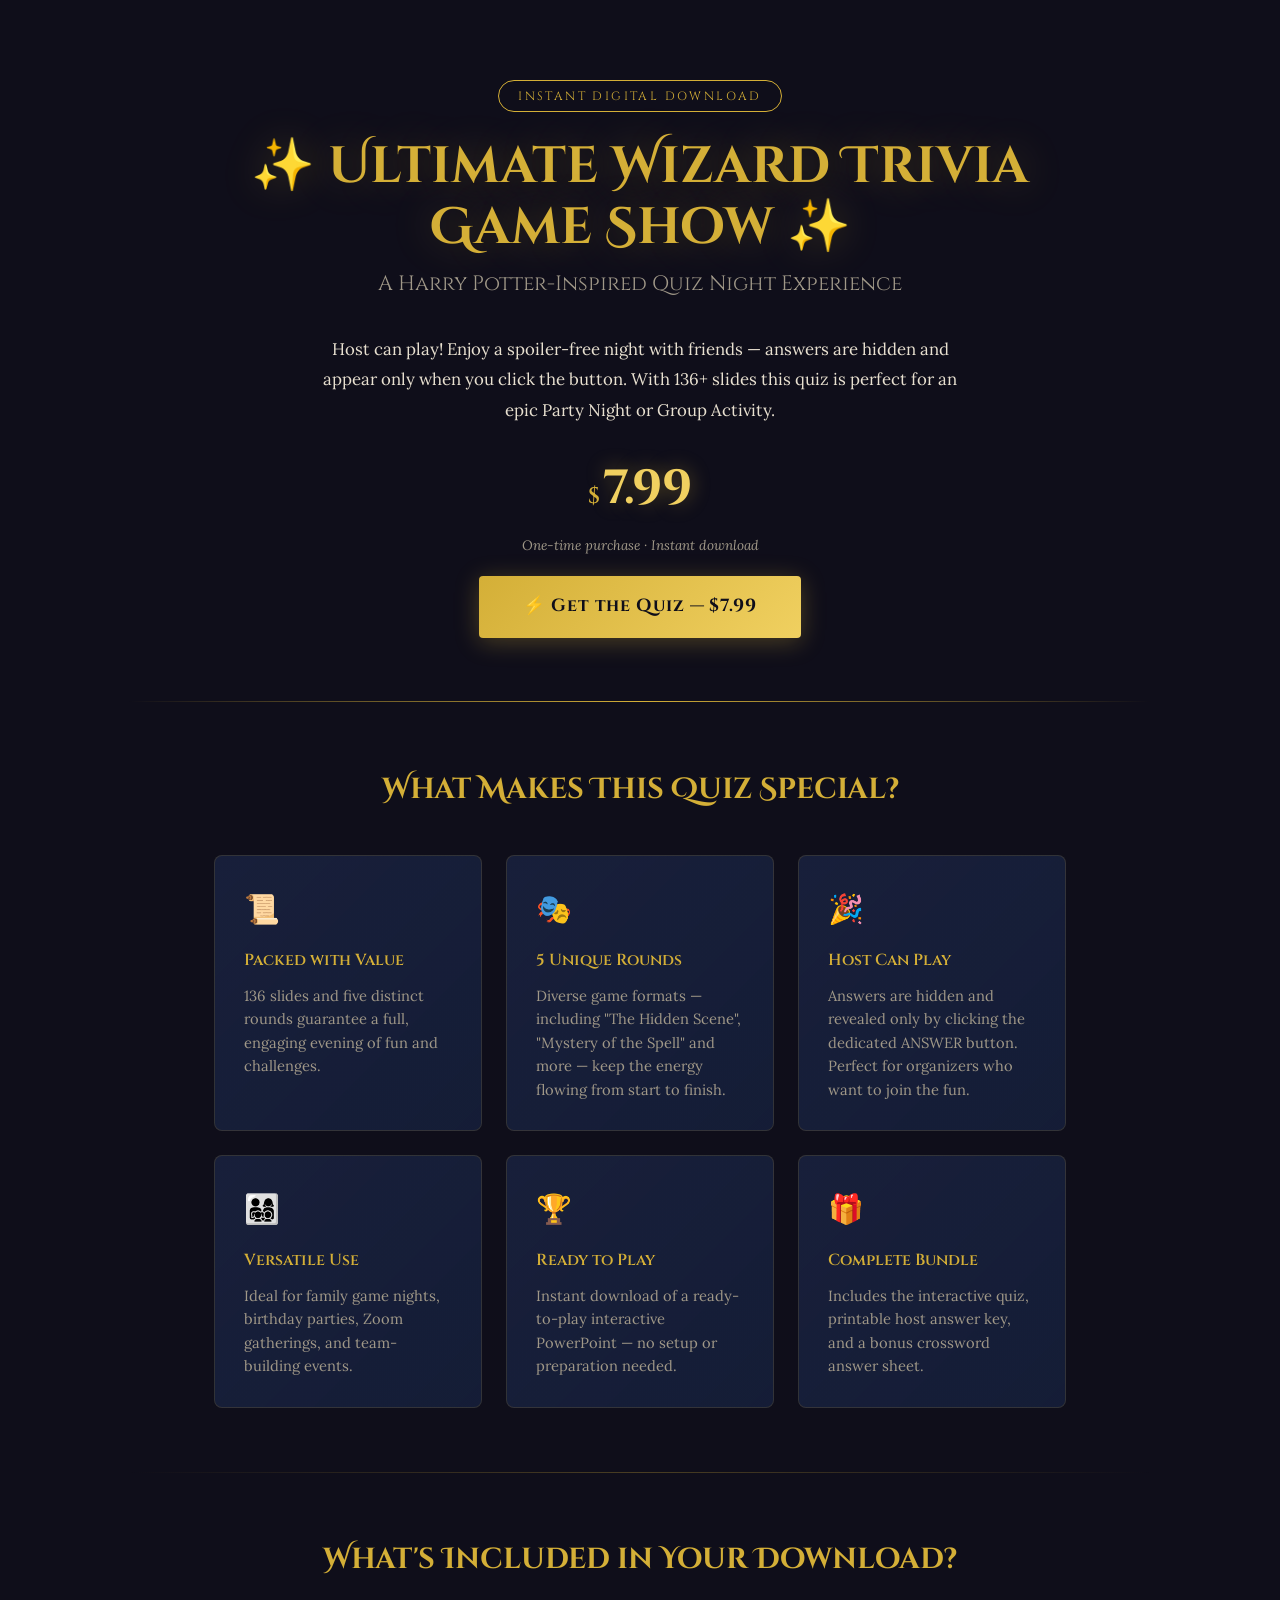
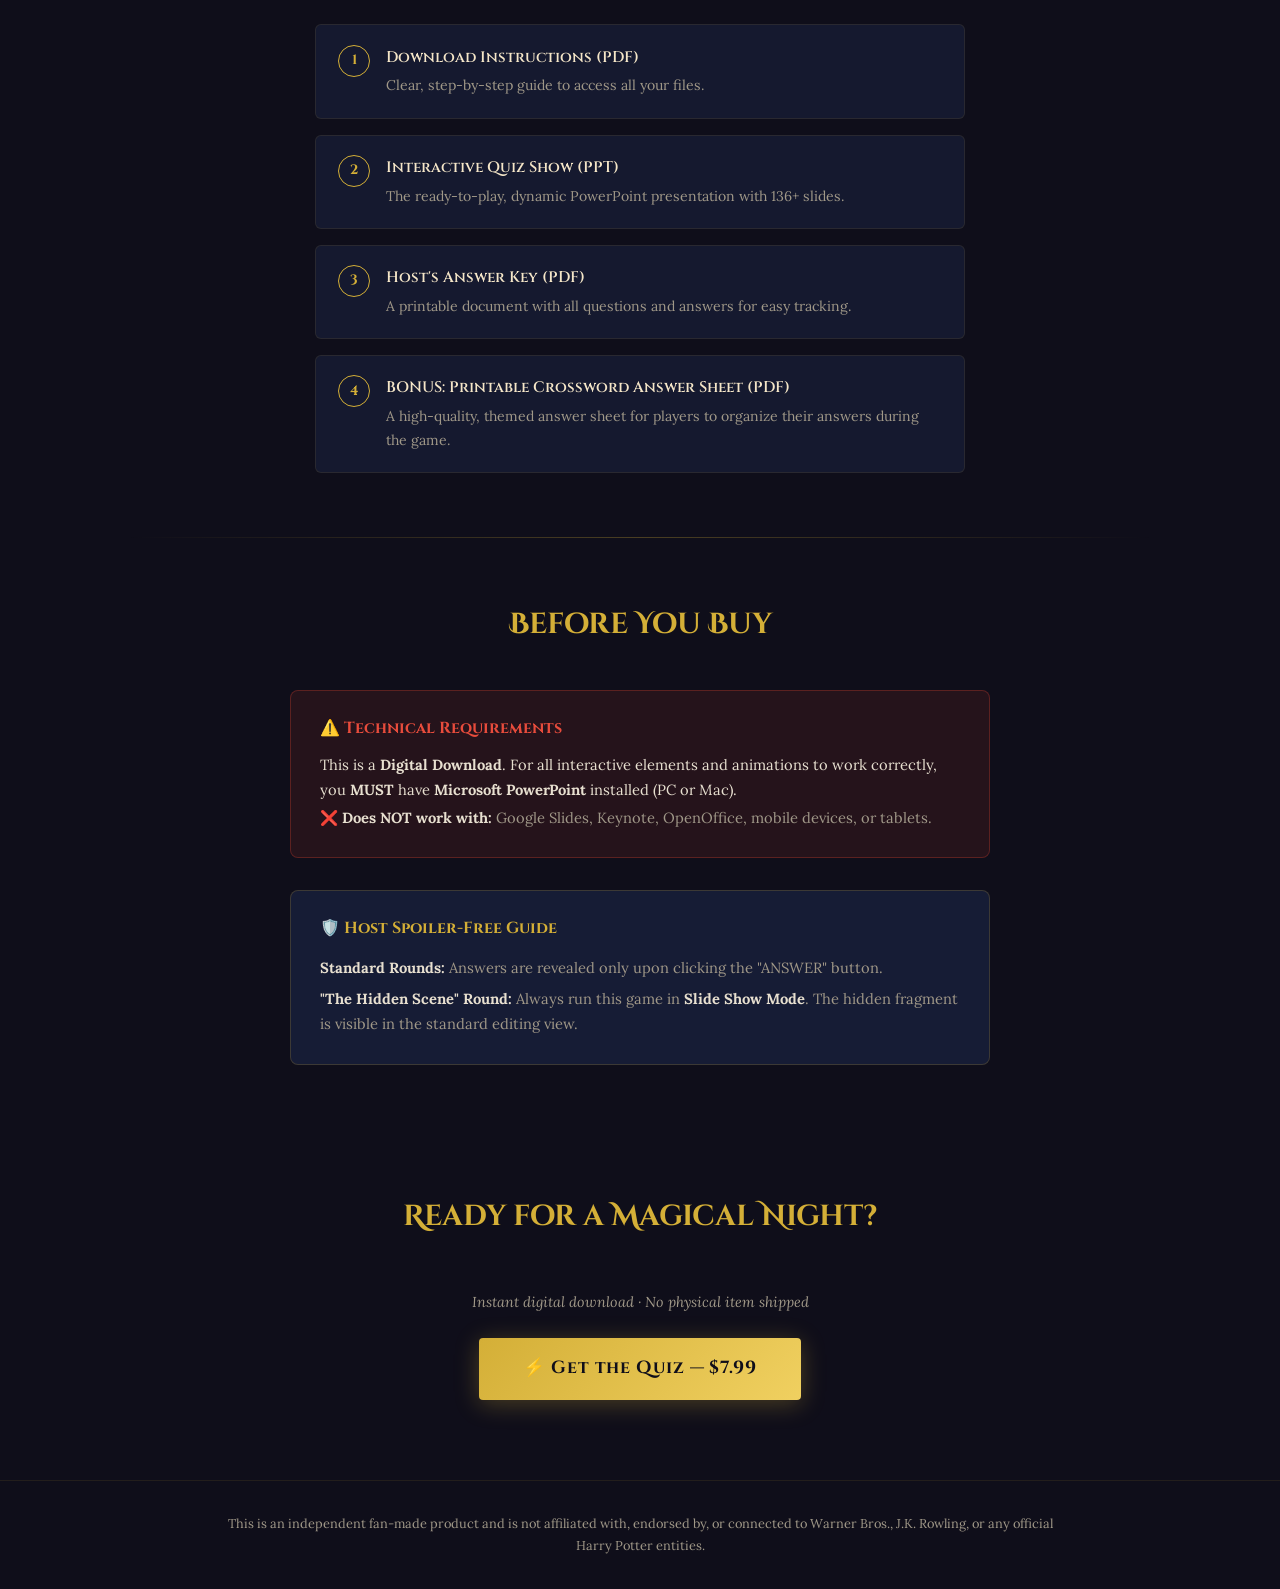
==== index.html @ 6ee526b2 "added harry potter page" ====
<!DOCTYPE html>
<html lang="en">
<head>
  <meta charset="UTF-8">
  <meta name="viewport" content="width=device-width, initial-scale=1.0">
  <title>Ultimate Wizard Trivia Game Show — Harry Potter Quiz Night</title>
  <meta name="description" content="Host an epic Harry Potter Quiz Night! 136+ slides, 5 unique rounds, host-can-play feature. Instant download PowerPoint. Perfect for parties, team-building & family game nights.">
  <link rel="stylesheet" href="styles.css">
  <link rel="icon" href="data:image/svg+xml,<svg xmlns='http://www.w3.org/2000/svg' viewBox='0 0 100 100'><text y='.9em' font-size='90'>⚡</text></svg>">
</head>
<body>

  <!-- Animated starfield -->
  <div class="starfield" id="starfield" aria-hidden="true"></div>

  <div class="page-wrapper">

    <!-- ════════ HERO ════════ -->
    <header class="hero">
      <div class="container">
        <span class="hero-badge">Instant Digital Download</span>
        <h1>
          <span class="sparkle">✨</span>
          Ultimate Wizard Trivia Game Show
          <span class="sparkle">✨</span>
        </h1>
        <p class="hero-subtitle">A Harry Potter-Inspired Quiz Night Experience</p>
        <p class="hero-description">
          Host can play! Enjoy a spoiler-free night with friends — answers are hidden
          and appear only when you click the button. With 136+ slides this quiz is perfect
          for an epic Party Night or Group Activity.
        </p>

        <div class="price-block">
          <div class="price-tag">
            <span class="currency">$</span>
            <span class="amount">7.99</span>
          </div>
          <span class="price-note">One-time purchase &middot; Instant download</span>
          <a id="buy-btn" href="https://buy.stripe.com/14AeVd3uK8lV7t5bEA3ZK00" class="btn-cta">
            ⚡ Get the Quiz — $7.99
          </a>
        </div>
      </div>
    </header>

    <!-- ════════ WHAT MAKES IT SPECIAL ════════ -->
    <section class="section">
      <div class="container">
        <h2 class="section-title">What Makes This Quiz Special?</h2>
        <div class="features-grid">

          <div class="feature-card">
            <span class="icon">📜</span>
            <h3>Packed with Value</h3>
            <p>136 slides and five distinct rounds guarantee a full, engaging evening of fun and challenges.</p>
          </div>

          <div class="feature-card">
            <span class="icon">🎭</span>
            <h3>5 Unique Rounds</h3>
            <p>Diverse game formats — including "The Hidden Scene", "Mystery of the Spell" and more — keep the energy flowing from start to finish.</p>
          </div>

          <div class="feature-card">
            <span class="icon">🎉</span>
            <h3>Host Can Play</h3>
            <p>Answers are hidden and revealed only by clicking the dedicated ANSWER button. Perfect for organizers who want to join the fun.</p>
          </div>

          <div class="feature-card">
            <span class="icon">👨‍👩‍👧‍👦</span>
            <h3>Versatile Use</h3>
            <p>Ideal for family game nights, birthday parties, Zoom gatherings, and team-building events.</p>
          </div>

          <div class="feature-card">
            <span class="icon">🏆</span>
            <h3>Ready to Play</h3>
            <p>Instant download of a ready-to-play interactive PowerPoint — no setup or preparation needed.</p>
          </div>

          <div class="feature-card">
            <span class="icon">🎁</span>
            <h3>Complete Bundle</h3>
            <p>Includes the interactive quiz, printable host answer key, and a bonus crossword answer sheet.</p>
          </div>

        </div>
      </div>
    </section>

    <!-- ════════ WHAT'S INCLUDED ════════ -->
    <section class="section">
      <div class="container">
        <h2 class="section-title">What's Included in Your Download?</h2>
        <ol class="bundle-list">
          <li class="bundle-item">
            <span class="num">1</span>
            <div>
              <h4>Download Instructions (PDF)</h4>
              <p>Clear, step-by-step guide to access all your files.</p>
            </div>
          </li>
          <li class="bundle-item">
            <span class="num">2</span>
            <div>
              <h4>Interactive Quiz Show (PPT)</h4>
              <p>The ready-to-play, dynamic PowerPoint presentation with 136+ slides.</p>
            </div>
          </li>
          <li class="bundle-item">
            <span class="num">3</span>
            <div>
              <h4>Host's Answer Key (PDF)</h4>
              <p>A printable document with all questions and answers for easy tracking.</p>
            </div>
          </li>
          <li class="bundle-item">
            <span class="num">4</span>
            <div>
              <h4>BONUS: Printable Crossword Answer Sheet (PDF)</h4>
              <p>A high-quality, themed answer sheet for players to organize their answers during the game.</p>
            </div>
          </li>
        </ol>
      </div>
    </section>

    <!-- ════════ TECHNICAL REQUIREMENTS ════════ -->
    <section class="section">
      <div class="container">
        <h2 class="section-title">Before You Buy</h2>

        <div class="notice notice--warning">
          <div class="notice-title">⚠️ Technical Requirements</div>
          <p>This is a <strong>Digital Download</strong>. For all interactive elements and animations to work correctly, you <strong>MUST</strong> have <strong>Microsoft PowerPoint</strong> installed (PC or Mac).</p>
          <ul>
            <li>❌ <strong>Does NOT work with:</strong> Google Slides, Keynote, OpenOffice, mobile devices, or tablets.</li>
          </ul>
        </div>

        <div class="spoiler-section">
          <div class="notice notice--info">
            <div class="notice-title">🛡️ Host Spoiler-Free Guide</div>
            <ul>
              <li><strong>Standard Rounds:</strong> Answers are revealed only upon clicking the "ANSWER" button.</li>
              <li><strong>"The Hidden Scene" Round:</strong> Always run this game in <strong>Slide Show Mode</strong>. The hidden fragment is visible in the standard editing view.</li>
            </ul>
          </div>
        </div>
      </div>
    </section>

    <!-- ════════ BOTTOM CTA ════════ -->
    <section class="bottom-cta">
      <div class="container">
        <h2 class="section-title">Ready for a Magical Night?</h2>
        <p class="guarantee">Instant digital download &middot; No physical item shipped</p>
        <a href="https://buy.stripe.com/14AeVd3uK8lV7t5bEA3ZK00" class="btn-cta">
          ⚡ Get the Quiz — $7.99
        </a>
      </div>
    </section>

    <!-- ════════ FOOTER ════════ -->
    <footer class="site-footer">
      <div class="container">
        <p>This is an independent fan-made product and is not affiliated with, endorsed by, or connected to Warner Bros., J.K. Rowling, or any official Harry Potter entities.</p>
      </div>
    </footer>

  </div>

  <script>
    // Generate starfield
    (function () {
      var field = document.getElementById('starfield');
      var count = Math.min(120, Math.floor(window.innerWidth * window.innerHeight / 8000));
      for (var i = 0; i < count; i++) {
        var star = document.createElement('div');
        star.className = 'star';
        star.style.left = Math.random() * 100 + '%';
        star.style.top = Math.random() * 100 + '%';
        star.style.setProperty('--duration', (2 + Math.random() * 4) + 's');
        star.style.animationDelay = (Math.random() * 5) + 's';
        star.style.width = star.style.height = (1 + Math.random() * 2) + 'px';
        field.appendChild(star);
      }
    })();
  </script>

</body>
</html>
---- styles.css ----
/* ── Harry Potter Themed Design System ── */

@import url('https://fonts.googleapis.com/css2?family=Cinzel+Decorative:wght@400;700;900&family=Cinzel:wght@400;600;700&family=Lora:ital,wght@0,400;0,600;1,400&display=swap');

:root {
  --navy: #0f0e1a;
  --navy-light: #1a1a2e;
  --purple-dark: #16213e;
  --purple: #1f2b50;
  --gold: #d4af37;
  --gold-light: #f0d060;
  --gold-dark: #b8960c;
  --parchment: #f5e6c8;
  --parchment-dark: #e0cfa8;
  --text: #e8e0d0;
  --text-muted: #a09888;
  --danger: #c0392b;
  --success-green: #2ecc71;
}

*,
*::before,
*::after {
  margin: 0;
  padding: 0;
  box-sizing: border-box;
}

html {
  scroll-behavior: smooth;
  font-size: 16px;
}

body {
  font-family: 'Lora', Georgia, serif;
  background: var(--navy);
  color: var(--text);
  line-height: 1.7;
  overflow-x: hidden;
  min-height: 100vh;
}

/* ── Starfield Background ── */

.starfield {
  position: fixed;
  inset: 0;
  z-index: 0;
  pointer-events: none;
  overflow: hidden;
}

.starfield .star {
  position: absolute;
  width: 2px;
  height: 2px;
  background: #fff;
  border-radius: 50%;
  animation: twinkle var(--duration, 3s) ease-in-out infinite alternate;
  opacity: 0;
}

@keyframes twinkle {
  0%   { opacity: 0; transform: scale(0.5); }
  50%  { opacity: 1; transform: scale(1.2); }
  100% { opacity: 0.3; transform: scale(0.8); }
}

/* ── Layout ── */

.page-wrapper {
  position: relative;
  z-index: 1;
  min-height: 100vh;
  display: flex;
  flex-direction: column;
}

.container {
  width: 100%;
  max-width: 900px;
  margin: 0 auto;
  padding: 0 1.5rem;
}

/* ── Hero Section ── */

.hero {
  text-align: center;
  padding: 5rem 1.5rem 3rem;
  position: relative;
}

.hero::after {
  content: '';
  position: absolute;
  bottom: 0;
  left: 10%;
  right: 10%;
  height: 1px;
  background: linear-gradient(90deg, transparent, var(--gold), transparent);
}

.hero-badge {
  display: inline-block;
  padding: 0.3rem 1.2rem;
  border: 1px solid var(--gold);
  border-radius: 2rem;
  font-family: 'Cinzel', serif;
  font-size: 0.75rem;
  letter-spacing: 0.2em;
  text-transform: uppercase;
  color: var(--gold);
  margin-bottom: 1.5rem;
}

.hero h1 {
  font-family: 'Cinzel Decorative', serif;
  font-weight: 700;
  font-size: clamp(2rem, 5vw, 3.2rem);
  color: var(--gold);
  line-height: 1.2;
  margin-bottom: 0.5rem;
  text-shadow: 0 0 40px rgba(212, 175, 55, 0.3);
}

.hero h1 .sparkle {
  display: inline-block;
  animation: float 3s ease-in-out infinite;
}

@keyframes float {
  0%, 100% { transform: translateY(0); }
  50%      { transform: translateY(-6px); }
}

.hero-subtitle {
  font-family: 'Cinzel', serif;
  font-size: clamp(1rem, 2.5vw, 1.3rem);
  color: var(--text-muted);
  margin-bottom: 2rem;
  font-weight: 400;
}

.hero-description {
  max-width: 650px;
  margin: 0 auto 2.5rem;
  font-size: 1.05rem;
  color: var(--text);
  line-height: 1.8;
}

/* ── Price Badge ── */

.price-block {
  display: flex;
  flex-direction: column;
  align-items: center;
  gap: 1.2rem;
  margin-bottom: 1rem;
}

.price-tag {
  display: inline-flex;
  align-items: baseline;
  gap: 0.2rem;
  font-family: 'Cinzel', serif;
}

.price-tag .currency {
  font-size: 1.4rem;
  color: var(--gold);
  font-weight: 600;
}

.price-tag .amount {
  font-size: 3rem;
  font-weight: 700;
  color: var(--gold-light);
  line-height: 1;
  text-shadow: 0 0 20px rgba(212, 175, 55, 0.4);
}

.price-note {
  font-size: 0.85rem;
  color: var(--text-muted);
  font-style: italic;
}

/* ── CTA Button ── */

.btn-cta {
  display: inline-flex;
  align-items: center;
  gap: 0.6rem;
  font-family: 'Cinzel', serif;
  font-size: 1.1rem;
  font-weight: 700;
  letter-spacing: 0.05em;
  color: var(--navy);
  background: linear-gradient(135deg, var(--gold), var(--gold-light));
  border: none;
  border-radius: 4px;
  padding: 1rem 2.8rem;
  cursor: pointer;
  transition: all 0.3s ease;
  text-decoration: none;
  box-shadow: 0 4px 24px rgba(212, 175, 55, 0.3);
}

.btn-cta:hover {
  transform: translateY(-2px);
  box-shadow: 0 8px 32px rgba(212, 175, 55, 0.5);
  background: linear-gradient(135deg, var(--gold-light), var(--gold));
}

.btn-cta:active {
  transform: translateY(0);
}

.btn-cta:disabled {
  opacity: 0.6;
  cursor: wait;
}

/* ── Section Titles ── */

.section {
  padding: 4rem 1.5rem;
  position: relative;
}

.section + .section::before {
  content: '';
  position: absolute;
  top: 0;
  left: 10%;
  right: 10%;
  height: 1px;
  background: linear-gradient(90deg, transparent, rgba(212, 175, 55, 0.3), transparent);
}

.section-title {
  font-family: 'Cinzel Decorative', serif;
  font-size: clamp(1.4rem, 3vw, 1.8rem);
  color: var(--gold);
  text-align: center;
  margin-bottom: 2.5rem;
  font-weight: 700;
}

/* ── Feature Cards ── */

.features-grid {
  display: grid;
  grid-template-columns: repeat(auto-fit, minmax(260px, 1fr));
  gap: 1.5rem;
  max-width: 900px;
  margin: 0 auto;
}

.feature-card {
  background: linear-gradient(135deg, rgba(31, 43, 80, 0.6), rgba(22, 33, 62, 0.8));
  border: 1px solid rgba(212, 175, 55, 0.15);
  border-radius: 8px;
  padding: 1.8rem;
  transition: border-color 0.3s, transform 0.3s;
}

.feature-card:hover {
  border-color: rgba(212, 175, 55, 0.4);
  transform: translateY(-3px);
}

.feature-card .icon {
  font-size: 1.8rem;
  margin-bottom: 0.8rem;
  display: block;
}

.feature-card h3 {
  font-family: 'Cinzel', serif;
  font-size: 1rem;
  color: var(--gold);
  margin-bottom: 0.6rem;
  font-weight: 600;
}

.feature-card p {
  font-size: 0.92rem;
  color: var(--text-muted);
  line-height: 1.6;
}

/* ── Included Bundle ── */

.bundle-list {
  max-width: 650px;
  margin: 0 auto;
  list-style: none;
  display: flex;
  flex-direction: column;
  gap: 1rem;
}

.bundle-item {
  display: flex;
  align-items: flex-start;
  gap: 1rem;
  padding: 1.2rem 1.4rem;
  background: rgba(31, 43, 80, 0.4);
  border: 1px solid rgba(212, 175, 55, 0.1);
  border-radius: 6px;
  transition: border-color 0.3s;
}

.bundle-item:hover {
  border-color: rgba(212, 175, 55, 0.3);
}

.bundle-item .num {
  flex-shrink: 0;
  width: 2rem;
  height: 2rem;
  display: flex;
  align-items: center;
  justify-content: center;
  border: 1px solid var(--gold);
  border-radius: 50%;
  font-family: 'Cinzel', serif;
  font-size: 0.85rem;
  color: var(--gold);
  font-weight: 700;
}

.bundle-item h4 {
  font-family: 'Cinzel', serif;
  font-size: 0.95rem;
  color: var(--parchment);
  margin-bottom: 0.25rem;
  font-weight: 600;
}

.bundle-item p {
  font-size: 0.88rem;
  color: var(--text-muted);
}

/* ── Warning / Notice Boxes ── */

.notice {
  max-width: 700px;
  margin: 0 auto;
  padding: 1.5rem 1.8rem;
  border-radius: 8px;
  font-size: 0.92rem;
  line-height: 1.7;
}

.notice--warning {
  background: rgba(192, 57, 43, 0.12);
  border: 1px solid rgba(192, 57, 43, 0.35);
}

.notice--info {
  background: rgba(31, 43, 80, 0.5);
  border: 1px solid rgba(212, 175, 55, 0.2);
}

.notice-title {
  font-family: 'Cinzel', serif;
  font-weight: 700;
  font-size: 1rem;
  margin-bottom: 0.6rem;
  display: flex;
  align-items: center;
  gap: 0.5rem;
}

.notice--warning .notice-title {
  color: #e74c3c;
}

.notice--info .notice-title {
  color: var(--gold);
}

.notice ul {
  list-style: none;
  padding-left: 0;
}

.notice li {
  padding: 0.2rem 0;
  color: var(--text-muted);
}

.notice li strong {
  color: var(--text);
}

/* ── Spoiler Guide ── */

.spoiler-section {
  max-width: 700px;
  margin: 2rem auto 0;
}

/* ── Bottom CTA ── */

.bottom-cta {
  text-align: center;
  padding: 4rem 1.5rem 5rem;
}

.bottom-cta .section-title {
  margin-bottom: 1.5rem;
}

/* ── Footer ── */

.site-footer {
  text-align: center;
  padding: 2rem 1.5rem;
  font-size: 0.8rem;
  color: var(--text-muted);
  border-top: 1px solid rgba(212, 175, 55, 0.1);
  margin-top: auto;
}

/* ── Success Page ── */

.success-hero {
  text-align: center;
  padding: 2rem 1.5rem 1.5rem;
}

.success-hero h1 {
  font-family: 'Cinzel Decorative', serif;
  font-size: clamp(1.8rem, 4vw, 2.6rem);
  color: var(--gold);
  margin-bottom: 0.8rem;
  text-shadow: 0 0 40px rgba(212, 175, 55, 0.3);
}

.success-hero p {
  font-size: 1.1rem;
  color: var(--text);
  max-width: 550px;
  margin: 0 auto;
  line-height: 1.8;
}

.pdf-viewer-wrap {
  max-width: 100%;
  margin: 0;
  padding: 0;
}

.pdf-viewer-frame {
  width: 100%;
  height: 95vh;
  min-height: 700px;
  border: none;
  border-radius: 0;
  background: var(--navy-light);
  overflow: hidden;
  display: block;
}

.pdf-fallback {
  text-align: center;
  padding: 1.5rem;
  font-size: 0.95rem;
}

.pdf-fallback a {
  color: var(--gold);
  text-decoration: underline;
  text-underline-offset: 3px;
}

.pdf-fallback a:hover {
  color: var(--gold-light);
}

/* ── Guarantee Badge ── */

.guarantee {
  text-align: center;
  padding: 1.5rem;
  font-size: 0.9rem;
  color: var(--text-muted);
  font-style: italic;
}

/* ── Responsive ── */

@media (max-width: 600px) {
  .hero {
    padding: 3.5rem 1rem 2.5rem;
  }

  .section {
    padding: 3rem 1rem;
  }

  .btn-cta {
    width: 100%;
    justify-content: center;
    padding: 1rem 1.5rem;
  }

  .features-grid {
    grid-template-columns: 1fr;
  }

  .bundle-item {
    padding: 1rem;
  }

  .pdf-viewer-frame {
    height: 60vh;
    min-height: 350px;
  }
}
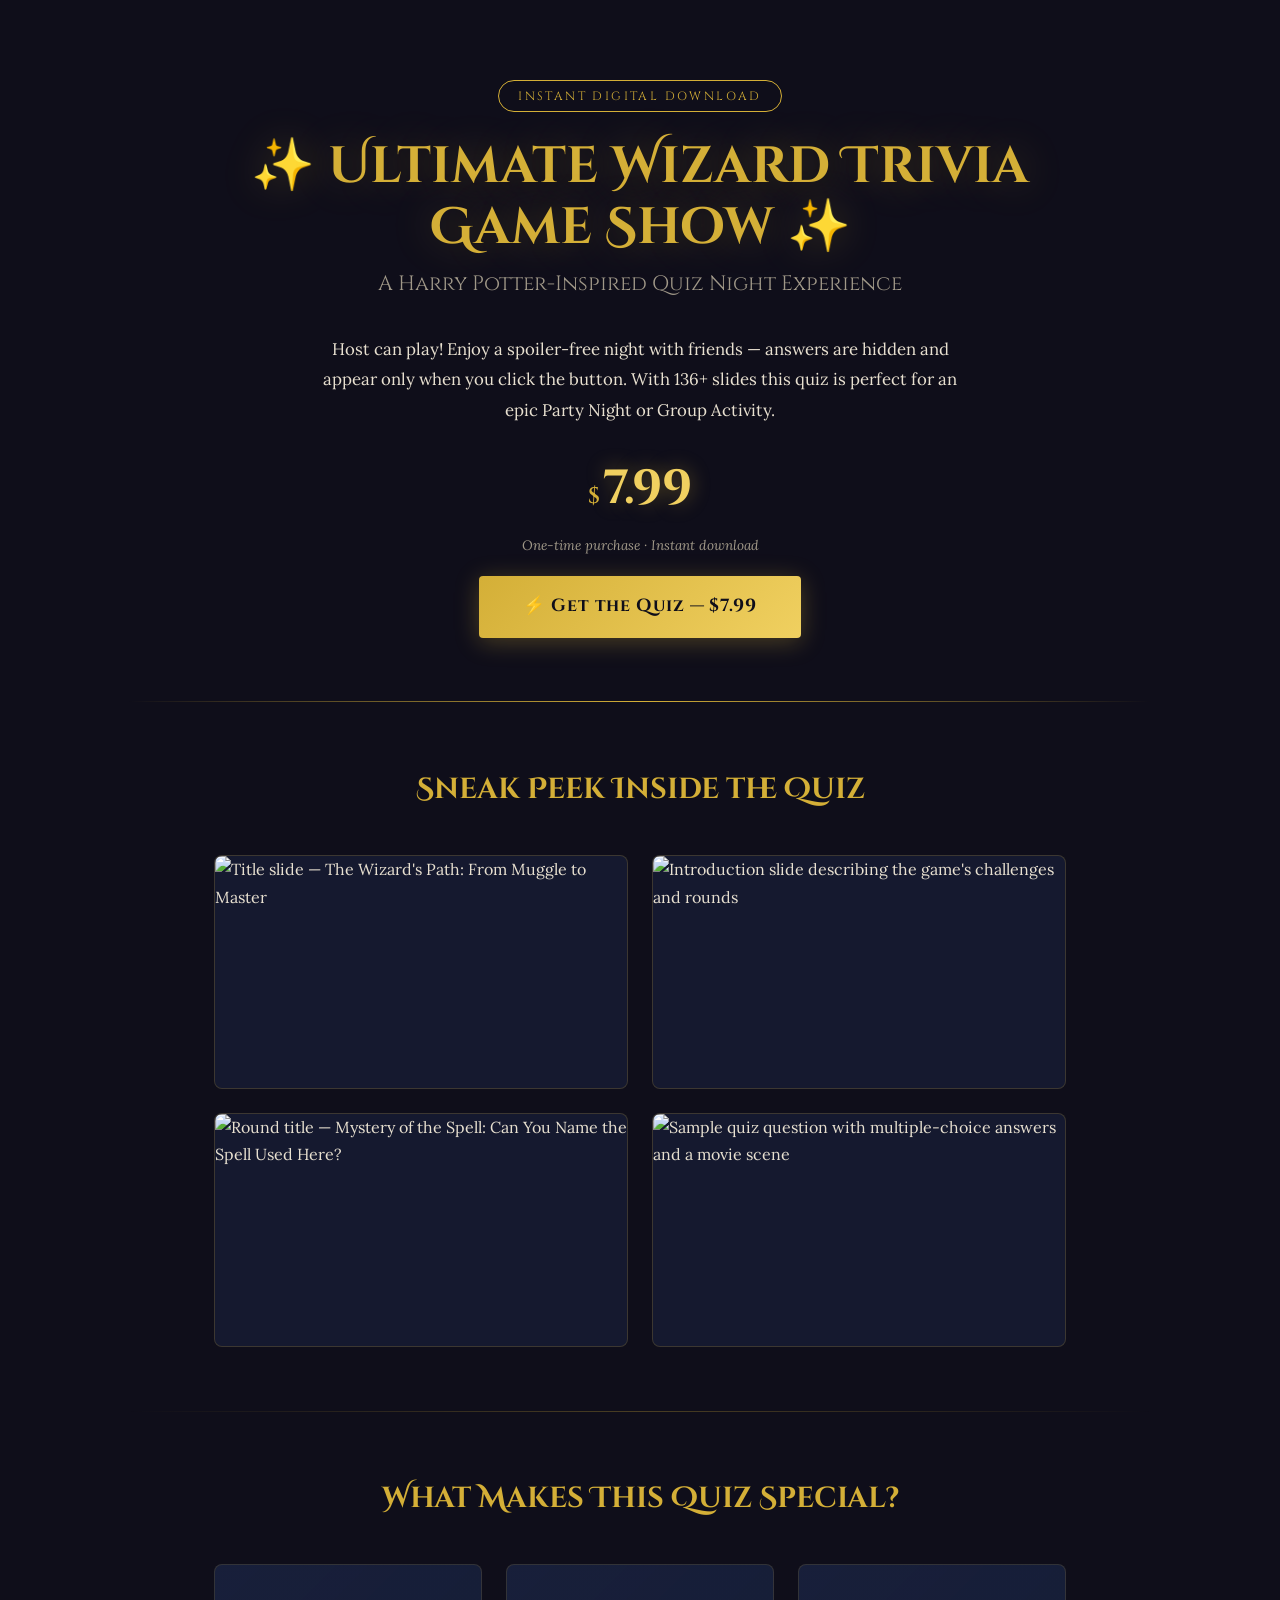
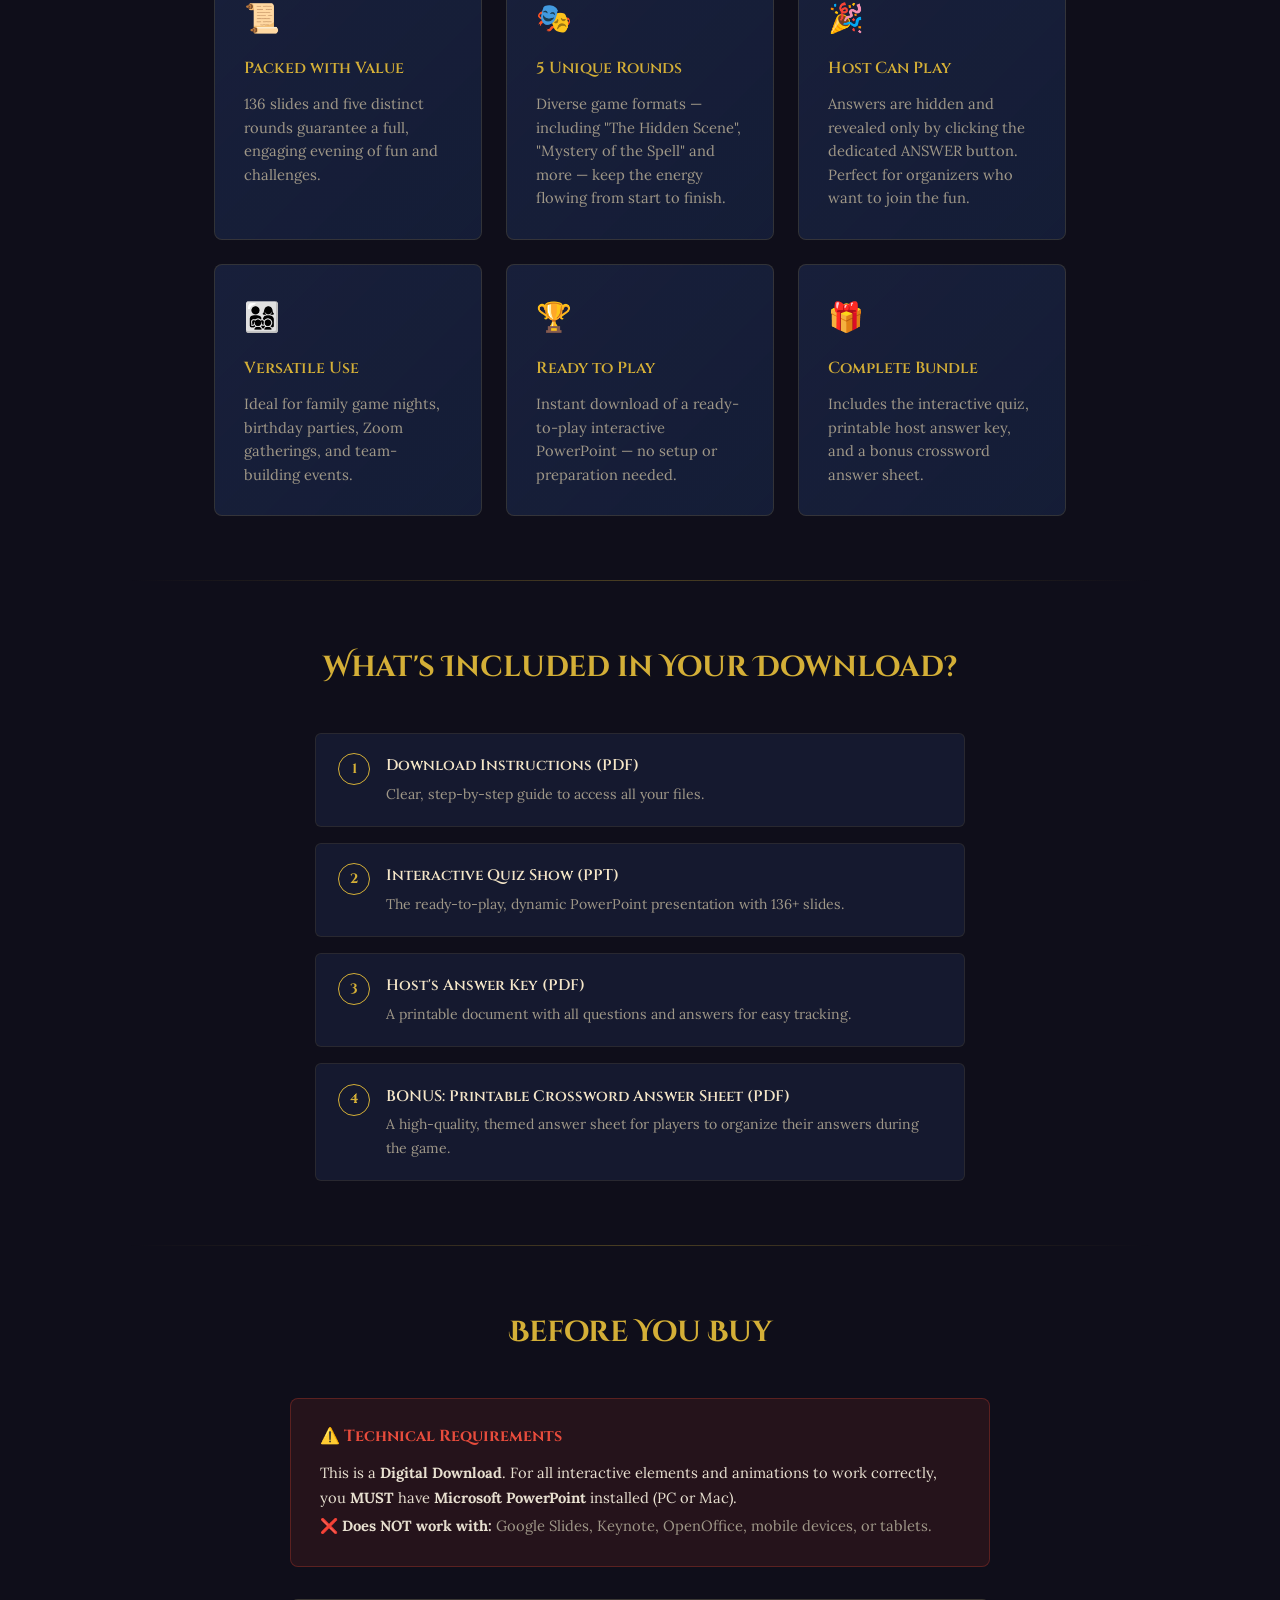
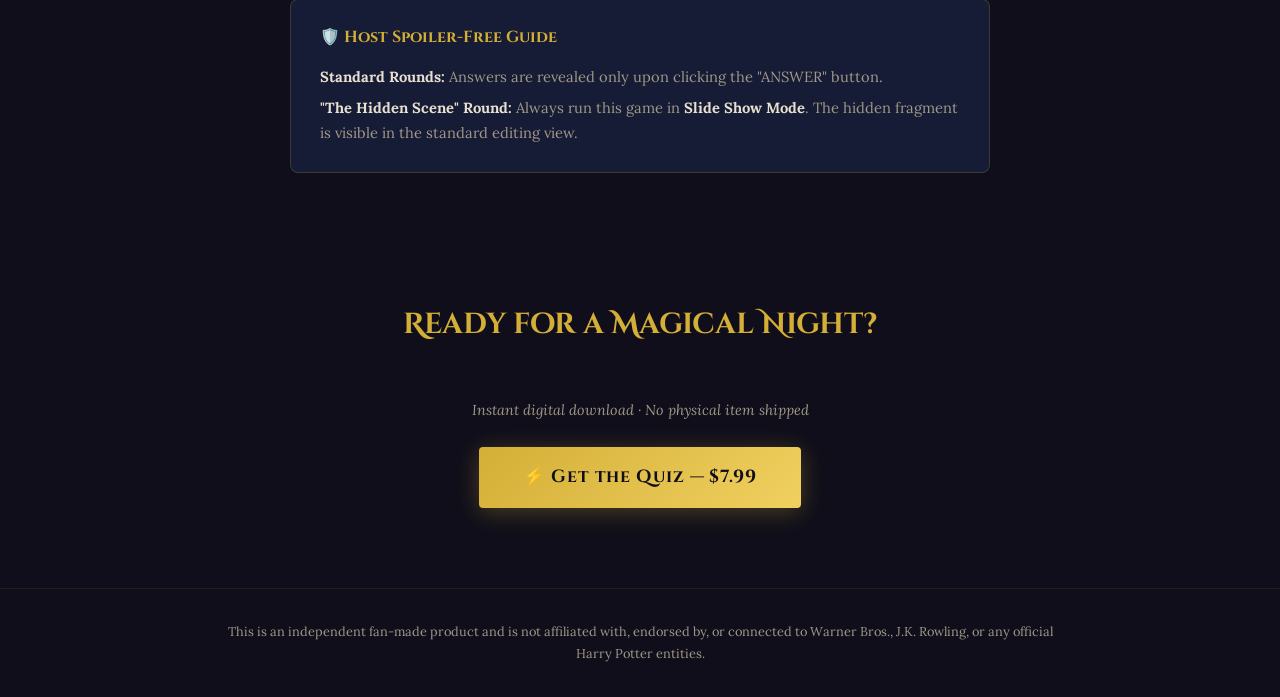
==== commit 4732f389: "added photos" ====
--- a/index.html
+++ b/index.html
@@ -43,6 +43,27 @@
         </div>
       </div>
     </header>
+
+    <!-- ════════ SNEAK PEEK ════════ -->
+    <section class="section">
+      <div class="container">
+        <h2 class="section-title">Sneak Peek Inside the Quiz</h2>
+        <div class="preview-gallery">
+          <figure class="preview-card">
+            <img src="photo1.jpg" alt="Title slide — The Wizard's Path: From Muggle to Master" loading="lazy" width="1024" height="576">
+          </figure>
+          <figure class="preview-card">
+            <img src="photo2.jpg" alt="Introduction slide describing the game's challenges and rounds" loading="lazy" width="1024" height="576">
+          </figure>
+          <figure class="preview-card">
+            <img src="photo3.jpg" alt="Round title — Mystery of the Spell: Can You Name the Spell Used Here?" loading="lazy" width="1024" height="576">
+          </figure>
+          <figure class="preview-card">
+            <img src="photo4.jpg" alt="Sample quiz question with multiple-choice answers and a movie scene" loading="lazy" width="1024" height="576">
+          </figure>
+        </div>
+      </div>
+    </section>
 
     <!-- ════════ WHAT MAKES IT SPECIAL ════════ -->
     <section class="section">
--- a/styles.css
+++ b/styles.css
@@ -292,6 +292,37 @@
   line-height: 1.6;
 }
 
+/* ── Preview Gallery ── */
+
+.preview-gallery {
+  display: grid;
+  grid-template-columns: repeat(2, 1fr);
+  gap: 1.5rem;
+  max-width: 900px;
+  margin: 0 auto;
+}
+
+.preview-card {
+  margin: 0;
+  border-radius: 8px;
+  overflow: hidden;
+  border: 1px solid rgba(212, 175, 55, 0.2);
+  background: rgba(31, 43, 80, 0.4);
+  transition: border-color 0.3s, transform 0.3s, box-shadow 0.3s;
+}
+
+.preview-card:hover {
+  border-color: rgba(212, 175, 55, 0.5);
+  transform: translateY(-4px);
+  box-shadow: 0 8px 32px rgba(212, 175, 55, 0.15);
+}
+
+.preview-card img {
+  width: 100%;
+  height: auto;
+  display: block;
+}
+
 /* ── Included Bundle ── */
 
 .bundle-list {
@@ -511,7 +542,8 @@
     padding: 1rem 1.5rem;
   }
 
-  .features-grid {
+  .features-grid,
+  .preview-gallery {
     grid-template-columns: 1fr;
   }
 
